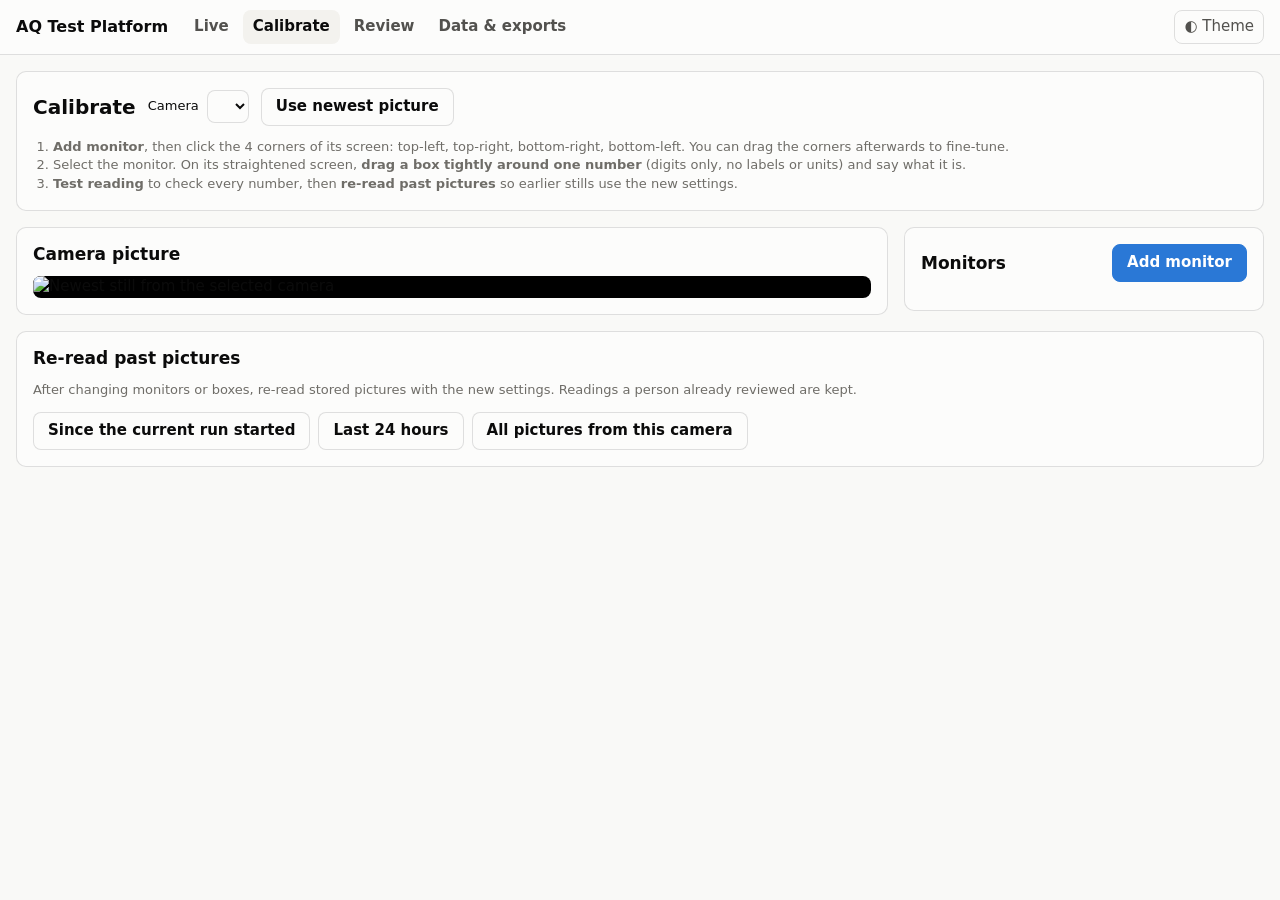
==== server/aqserver/static/calibrate.html @ d52aa183 "Add side-by-side air-quality monitor test platform Webcams film conventional monitors that cannot ex" ====
<!doctype html>
<html lang="en">
<head>
  <meta charset="utf-8">
  <meta name="viewport" content="width=device-width, initial-scale=1">
  <title>Calibrate cameras</title>
  <link rel="stylesheet" href="css/app.css">
  <script type="module" src="js/calibrate.js"></script>
</head>
<body>
  <main>
    <section class="panel">
      <div class="panel-head">
        <h1>Calibrate</h1>
        <label class="row small">Camera <select id="camera"></select></label>
        <button type="button" id="newest">Use newest picture</button>
        <span class="muted small" id="frame-info"></span>
      </div>
      <ol class="small muted" style="margin:0;padding-left:20px">
        <li><strong>Add monitor</strong>, then click the 4 corners of its screen: top-left, top-right, bottom-right, bottom-left. You can drag the corners afterwards to fine-tune.</li>
        <li>Select the monitor. On its straightened screen, <strong>drag a box tightly around one number</strong> (digits only, no labels or units) and say what it is.</li>
        <li><strong>Test reading</strong> to check every number, then <strong>re-read past pictures</strong> so earlier stills use the new settings.</li>
      </ol>
    </section>

    <div class="cal-layout">
      <section class="panel">
        <div class="panel-head"><h2>Camera picture</h2></div>
        <div class="stage" id="frame-stage">
          <img id="frame-img" alt="Newest still from the selected camera">
          <svg id="frame-svg" aria-label="Monitor outlines"></svg>
          <div class="hint hidden" id="frame-hint"></div>
        </div>
      </section>
      <aside class="panel">
        <div class="panel-head">
          <h2>Monitors</h2>
          <div class="spacer"></div>
          <button type="button" class="primary" id="add-device">Add monitor</button>
        </div>
        <div class="list" id="device-list"></div>
        <form id="device-form" class="hidden" style="margin-top:16px;display:grid;gap:10px">
          <h3 id="device-form-title">New monitor</h3>
          <label class="field">Name (shown on charts) <input name="dev_name" required maxlength="255" placeholder="e.g. Brand X #2"></label>
          <label class="field">Make / model <input name="model" maxlength="255" placeholder="e.g. Brand X AQ-100"></label>
          <label class="row small"><input type="checkbox" name="is_own"> This is one of our own monitors</label>
          <label class="field">ID in our cloud (optional) <input name="external_id" maxlength="255" placeholder="device serial / ID"></label>
          <div class="row">
            <button type="submit" class="primary" id="device-save">Next: click corners</button>
            <button type="button" id="device-cancel">Cancel</button>
            <div class="spacer"></div>
            <button type="button" class="danger hidden" id="device-delete">Remove</button>
          </div>
        </form>
      </aside>
    </div>

    <section class="panel hidden" id="screen-panel">
      <div class="panel-head">
        <h2 id="screen-title">Screen</h2>
        <div class="spacer"></div>
        <button type="button" id="test" class="primary">Test reading</button>
      </div>
      <div class="cal-layout">
        <div>
          <div class="stage" id="screen-stage">
            <img id="screen-img" alt="Straightened screen of the selected monitor">
            <svg id="screen-svg" aria-label="Number boxes"></svg>
            <div class="hint" id="screen-hint">Drag a box around one number.</div>
          </div>
        </div>
        <aside>
          <div class="list" id="field-list"></div>
          <form id="field-form" class="hidden" style="margin-top:12px;display:grid;gap:10px">
            <h3 id="field-form-title">New number</h3>
            <label class="field">What is it? <select name="metric" required></select></label>
            <div class="form-grid">
              <label class="field">Unit <input name="unit" maxlength="32"></label>
              <label class="field">Label (optional) <input name="label" maxlength="64"></label>
            </div>
            <label class="field">Display type
              <select name="recognizer">
                <option value="sevenseg">Segment digits (LCD, calculator style)</option>
                <option value="tesseract">Normal font (colour / TFT screen)</option>
              </select>
            </label>
            <div class="form-grid">
              <label class="field">Digit colour
                <select name="polarity">
                  <option value="auto">Detect</option>
                  <option value="dark_on_light">Dark on light</option>
                  <option value="light_on_dark">Light on dark</option>
                </select>
              </label>
              <label class="field">Decimal places
                <select name="decimals">
                  <option value="0">0 (whole numbers)</option>
                  <option value="1">1 (e.g. 23.5)</option>
                  <option value="2">2 (e.g. 0.05)</option>
                  <option value="3">3</option>
                  <option value="auto">Detect the dot</option>
                </select>
              </label>
              <label class="field">Slant (°) <input name="slant" type="number" step="1" min="-30" max="30" value="0"></label>
              <label class="field">Lowest plausible <input name="min_value" type="number" step="any"></label>
              <label class="field">Highest plausible <input name="max_value" type="number" step="any"></label>
            </div>
            <p class="muted small" style="margin:0">Values outside the plausible range go to the review queue. Segment digits often lean about 8°; set the slant if a reading keeps failing.</p>
            <div class="row">
              <button type="submit" class="primary">Save number</button>
              <button type="button" id="field-cancel">Cancel</button>
              <div class="spacer"></div>
              <button type="button" class="danger hidden" id="field-delete">Remove</button>
            </div>
          </form>
        </aside>
      </div>
    </section>

    <section class="panel hidden" id="test-panel">
      <div class="panel-head"><h2>Test reading</h2><span class="muted small" id="test-info"></span></div>
      <div class="result-grid" id="test-results"></div>
    </section>

    <section class="panel">
      <div class="panel-head"><h2>Re-read past pictures</h2></div>
      <p class="muted small" style="margin-top:0">After changing monitors or boxes, re-read stored pictures with the new settings. Readings a person already reviewed are kept.</p>
      <div class="row">
        <button type="button" data-reprocess="run">Since the current run started</button>
        <button type="button" data-reprocess="24h">Last 24 hours</button>
        <button type="button" data-reprocess="all">All pictures from this camera</button>
      </div>
    </section>
  </main>
</body>
</html>
---- server/aqserver/static/css/app.css ----
/* AQ test platform – shared styles. Colour tokens follow a validated light/dark palette. */
:root {
  color-scheme: light;
  --page: #f9f9f7;
  --surface: #fcfcfb;
  --surface-2: #f3f2ee;
  --ink: #0b0b0b;
  --ink-2: #52514e;
  --muted: #6f6d68;
  --grid: #e1e0d9;
  --axis: #c3c2b7;
  --border: rgba(11, 11, 11, 0.12);
  --accent: #2a78d6;
  --accent-ink: #ffffff;
  --good: #0ca30c;
  --good-ink: #006300;
  --warning: #fab219;
  --serious: #ec835a;
  --critical: #d03b3b;
  --critical-ink: #b42323;
  --s1: #2a78d6; --s2: #eb6834; --s3: #1baf7a; --s4: #eda100;
  --s5: #e87ba4; --s6: #008300; --s7: #6250d6; --s8: #e34948;
  --radius: 10px;
  --font: system-ui, -apple-system, "Segoe UI", Roboto, sans-serif;
}
@media (prefers-color-scheme: dark) {
  :root:where(:not([data-theme="light"])) {
    color-scheme: dark;
    --page: #0d0d0d; --surface: #1a1a19; --surface-2: #232321;
    --ink: #f0efec; --ink-2: #c3c2b7; --muted: #9a988f; --grid: #2c2c2a; --axis: #383835;
    --border: rgba(255, 255, 255, 0.12); --accent: #3987e5; --good-ink: #0ca30c; --critical-ink: #e66767;
    --s1: #3987e5; --s2: #d95926; --s3: #199e70; --s4: #c98500;
    --s5: #d55181; --s6: #008300; --s7: #9085e9; --s8: #e66767;
  }
}
:root[data-theme="dark"] {
  color-scheme: dark;
  --page: #0d0d0d; --surface: #1a1a19; --surface-2: #232321;
  --ink: #f0efec; --ink-2: #c3c2b7; --muted: #9a988f; --grid: #2c2c2a; --axis: #383835;
  --border: rgba(255, 255, 255, 0.12); --accent: #3987e5; --good-ink: #0ca30c; --critical-ink: #e66767;
  --s1: #3987e5; --s2: #d95926; --s3: #199e70; --s4: #c98500;
  --s5: #d55181; --s6: #008300; --s7: #9085e9; --s8: #e66767;
}

* { box-sizing: border-box; }
html { -webkit-text-size-adjust: 100%; }
body { margin: 0; background: var(--page); color: var(--ink); font: 15px/1.45 var(--font); }
a { color: var(--accent); }
h1, h2, h3 { line-height: 1.2; margin: 0; }
h1 { font-size: 20px; }
h2 { font-size: 17px; }
h3 { font-size: 15px; }
.num { font-variant-numeric: tabular-nums; }
.muted { color: var(--muted); }
.small { font-size: 13px; }
.hidden { display: none !important; }

/* top bar */
.topbar { position: sticky; top: 0; z-index: 20; background: var(--surface); border-bottom: 1px solid var(--border); }
.topbar-inner { max-width: 1400px; margin: 0 auto; padding: 10px 16px; display: flex; align-items: center; gap: 16px; flex-wrap: wrap; }
.brand { font-weight: 650; font-size: 16px; white-space: nowrap; }
.nav { display: flex; gap: 4px; flex-wrap: wrap; }
.nav a { color: var(--ink-2); text-decoration: none; padding: 6px 10px; border-radius: 8px; font-weight: 550; }
.nav a:hover { background: var(--surface-2); }
.nav a[aria-current="page"] { background: var(--surface-2); color: var(--ink); }
.nav .count { display: inline-block; min-width: 20px; padding: 0 6px; margin-left: 4px; border-radius: 10px; background: var(--critical); color: #fff; font-size: 12px; text-align: center; }
.topbar .spacer { flex: 1; }
.iconbtn { background: none; border: 1px solid var(--border); color: var(--ink-2); border-radius: 8px; padding: 5px 9px; cursor: pointer; font: inherit; }

main { max-width: 1400px; margin: 0 auto; padding: 16px; display: grid; gap: 16px; }
.panel { background: var(--surface); border: 1px solid var(--border); border-radius: var(--radius); padding: 16px; min-width: 0; }
.panel-head { display: flex; align-items: center; gap: 12px; flex-wrap: wrap; margin-bottom: 12px; }
.panel-head .spacer { flex: 1; }

/* controls */
button, .btn { font: inherit; font-weight: 550; border-radius: 8px; padding: 7px 14px; border: 1px solid var(--border); background: var(--surface); color: var(--ink); cursor: pointer; text-decoration: none; display: inline-flex; align-items: center; gap: 6px; }
button:hover, .btn:hover { background: var(--surface-2); }
button.primary, .btn.primary { background: var(--accent); border-color: var(--accent); color: var(--accent-ink); }
button.primary:hover { filter: brightness(1.08); }
button.danger { color: var(--critical-ink); }
button:disabled { opacity: 0.5; cursor: not-allowed; }
input, select, textarea { font: inherit; color: var(--ink); background: var(--surface); border: 1px solid var(--border); border-radius: 8px; padding: 7px 10px; min-width: 0; }
input[type="checkbox"] { width: 18px; height: 18px; accent-color: var(--accent); }
label.field { display: grid; gap: 4px; font-size: 13px; color: var(--ink-2); font-weight: 550; }
.form-grid { display: grid; gap: 12px; grid-template-columns: repeat(auto-fill, minmax(170px, 1fr)); align-items: end; }
.row { display: flex; gap: 8px; align-items: center; flex-wrap: wrap; }
.seg { display: inline-flex; border: 1px solid var(--border); border-radius: 8px; overflow: hidden; }
.seg button { border: 0; border-radius: 0; padding: 6px 12px; background: var(--surface); }
.seg button + button { border-left: 1px solid var(--border); }
.seg button[aria-pressed="true"] { background: var(--ink); color: var(--surface); }

/* status pills: always icon + label, never colour alone */
.pill { display: inline-flex; align-items: center; gap: 6px; padding: 2px 10px; border-radius: 999px; font-size: 13px; font-weight: 600; border: 1px solid var(--border); background: var(--surface); color: var(--ink-2); white-space: nowrap; }
.pill::before { content: ""; width: 8px; height: 8px; border-radius: 50%; background: var(--muted); }
.pill.good::before { background: var(--good); }
.pill.warn::before { background: var(--warning); }
.pill.bad::before { background: var(--critical); }
.pill.live { color: #fff; background: var(--critical); border-color: var(--critical); }
.pill.live::before { background: #fff; animation: pulse 1.4s infinite; }
@keyframes pulse { 50% { opacity: 0.3; } }
@media (prefers-reduced-motion: reduce) { .pill.live::before { animation: none; } }

/* status strip */
.strip { display: grid; gap: 12px; grid-template-columns: repeat(auto-fit, minmax(200px, 1fr)); }
.stat { background: var(--surface); border: 1px solid var(--border); border-radius: var(--radius); padding: 12px 14px; }
.stat .label { font-size: 13px; color: var(--ink-2); font-weight: 550; }
.stat .value { font-size: 22px; font-weight: 650; margin-top: 2px; }
.stat .sub { font-size: 13px; color: var(--muted); }

.alerts { display: grid; gap: 8px; }
.alert { display: flex; gap: 10px; align-items: flex-start; padding: 10px 14px; border-radius: var(--radius); border: 1px solid var(--critical); background: color-mix(in srgb, var(--critical) 9%, var(--surface)); }
.alert .icon { color: var(--critical-ink); font-weight: 800; }
.alert .when { color: var(--muted); font-size: 13px; margin-left: auto; white-space: nowrap; }

/* camera cards */
.cams { display: grid; gap: 16px; grid-template-columns: repeat(auto-fill, minmax(min(100%, 520px), 1fr)); }
.cam { background: var(--surface); border: 1px solid var(--border); border-radius: var(--radius); overflow: hidden; min-width: 0; }
.cam-head { display: flex; align-items: center; gap: 8px; padding: 10px 14px; flex-wrap: wrap; }
.cam-head h2 { font-size: 16px; margin-right: auto; overflow-wrap: anywhere; }
.viewport { position: relative; background: #000; aspect-ratio: 16 / 9; cursor: zoom-in; }
.viewport img { width: 100%; height: 100%; object-fit: contain; display: block; }
.viewport .badge { position: absolute; top: 10px; left: 10px; }
.viewport .empty { position: absolute; inset: 0; display: grid; place-items: center; color: #c3c2b7; font-size: 14px; padding: 16px; text-align: center; }
.cam-meta { display: flex; flex-wrap: wrap; gap: 4px 16px; padding: 8px 14px; font-size: 13px; color: var(--ink-2); border-bottom: 1px solid var(--border); }
.devices { display: grid; gap: 0; }
.device { padding: 10px 14px; border-top: 1px solid var(--border); }
.device:first-child { border-top: 0; }
.device-name { font-weight: 600; display: flex; gap: 8px; align-items: center; flex-wrap: wrap; }
.tag { font-size: 12px; font-weight: 600; padding: 1px 8px; border-radius: 6px; background: var(--surface-2); color: var(--ink-2); }
.readings { display: grid; grid-template-columns: repeat(auto-fill, minmax(110px, 1fr)); gap: 8px; margin-top: 6px; }
.reading .m { font-size: 12px; color: var(--ink-2); font-weight: 550; }
.reading .v { font-size: 24px; font-weight: 650; line-height: 1.15; }
.reading .u { font-size: 12px; color: var(--muted); margin-left: 3px; font-weight: 500; }
.reading .t { font-size: 12px; color: var(--muted); }
.reading.review .v { color: var(--ink-2); }
.flag { font-size: 12px; font-weight: 600; color: var(--critical-ink); }

/* chart */
.chart-wrap { position: relative; }
.legend { display: flex; flex-wrap: wrap; gap: 6px 16px; margin: 4px 0 8px; font-size: 13px; color: var(--ink-2); }
.legend .key { display: inline-flex; align-items: center; gap: 6px; }
.legend .swatch { width: 18px; height: 0; border-top: 2px solid; display: inline-block; }
.legend .swatch.dashed { border-top-style: dashed; }
.tooltip { position: absolute; pointer-events: none; z-index: 5; background: var(--surface); border: 1px solid var(--border); border-radius: 8px; padding: 8px 10px; font-size: 13px; box-shadow: 0 4px 16px rgba(0,0,0,0.12); min-width: 160px; }
.tooltip .tt-time { color: var(--muted); margin-bottom: 4px; }
.tooltip .tt-row { display: flex; align-items: center; gap: 8px; }
.tooltip .tt-row b { font-variant-numeric: tabular-nums; min-width: 48px; }
.tooltip .tt-row .swatch { width: 14px; border-top: 2px solid; }
.tooltip .tt-row .swatch.dashed { border-top-style: dashed; }
.chart-empty { padding: 40px 16px; text-align: center; color: var(--muted); }
.u-legend { display: none; }

/* tables */
.table-wrap { overflow-x: auto; }
table { border-collapse: collapse; width: 100%; font-size: 14px; }
th, td { text-align: left; padding: 7px 10px; border-bottom: 1px solid var(--border); vertical-align: top; }
th { font-size: 13px; color: var(--ink-2); font-weight: 600; white-space: nowrap; }
td.numcell, th.numcell { text-align: right; font-variant-numeric: tabular-nums; }

/* dialog */
dialog { border: 1px solid var(--border); border-radius: var(--radius); background: var(--surface); color: var(--ink); padding: 0; max-width: min(96vw, 1400px); width: 100%; }
dialog::backdrop { background: rgba(0, 0, 0, 0.6); }
.dialog-head { display: flex; align-items: center; gap: 8px; padding: 10px 14px; border-bottom: 1px solid var(--border); }
.dialog-head h2 { margin-right: auto; }
.dialog-body { padding: 0; background: #000; }
.dialog-body img { display: block; width: 100%; max-height: 82vh; object-fit: contain; }

.toast { position: fixed; bottom: 16px; left: 50%; transform: translateX(-50%); background: var(--ink); color: var(--surface); padding: 10px 16px; border-radius: 8px; z-index: 100; font-weight: 550; max-width: calc(100vw - 32px); }
.toast.error { background: var(--critical); color: #fff; }

/* calibration */
.cal-layout { display: grid; gap: 16px; grid-template-columns: minmax(0, 1fr) 360px; align-items: start; }
@media (max-width: 1000px) { .cal-layout { grid-template-columns: 1fr; } }
.stage { position: relative; background: #000; border-radius: 8px; overflow: hidden; touch-action: none; user-select: none; }
.stage img { display: block; width: 100%; height: auto; }
.stage svg { position: absolute; inset: 0; width: 100%; height: 100%; cursor: crosshair; }
.stage .hint { position: absolute; left: 8px; top: 8px; right: 8px; background: rgba(0, 0, 0, 0.72); color: #fff; padding: 8px 12px; border-radius: 8px; font-size: 14px; pointer-events: none; }
.list { display: grid; gap: 6px; }
.list-item { display: flex; align-items: center; gap: 8px; padding: 8px 10px; border: 1px solid var(--border); border-radius: 8px; cursor: pointer; background: var(--surface); text-align: left; width: 100%; }
.list-item[aria-selected="true"] { border-color: var(--accent); box-shadow: inset 0 0 0 1px var(--accent); }
.result-grid { display: grid; gap: 10px; }
.result { display: grid; grid-template-columns: 1fr 1fr; gap: 8px; align-items: center; padding: 10px; border: 1px solid var(--border); border-radius: 8px; }
.result img { max-width: 100%; max-height: 90px; background: #000; border-radius: 4px; justify-self: start; }
.result .info { grid-column: 1 / -1; display: flex; flex-wrap: wrap; gap: 4px 14px; font-size: 14px; }

/* review */
.review-list { display: grid; gap: 12px; grid-template-columns: repeat(auto-fill, minmax(min(100%, 360px), 1fr)); }
.review-card { background: var(--surface); border: 1px solid var(--border); border-radius: var(--radius); padding: 12px; display: grid; gap: 10px; }
.review-card img { width: 100%; max-height: 160px; object-fit: contain; background: #000; border-radius: 6px; }
.review-card .meta { font-size: 13px; color: var(--ink-2); display: flex; flex-wrap: wrap; gap: 4px 12px; }
.review-card .ocr { font-size: 14px; }
.review-card .actions { display: flex; gap: 8px; flex-wrap: wrap; }
.review-card .actions input { width: 110px; }
.review-card.done { opacity: 0.5; }

@media (max-width: 600px) {
  .topbar-inner { gap: 6px 12px; padding: 8px 12px; }
  .topbar .nav { order: 3; width: 100%; gap: 0; }
  .nav a { padding: 6px 8px; }
  main { padding: 12px; }
  .panel { padding: 12px; }
  .reading .v { font-size: 22px; }
}
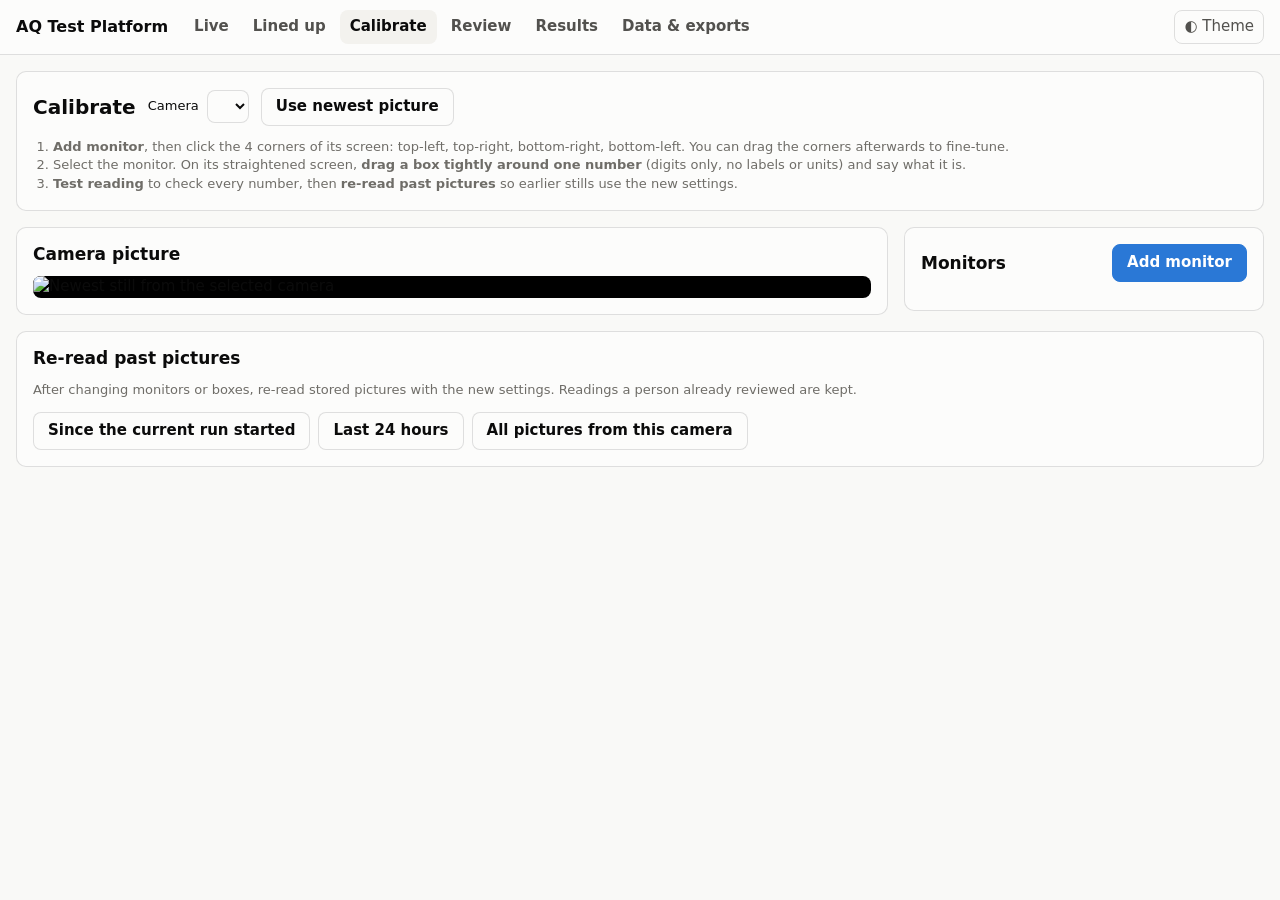
==== commit 8a7f9b48: "Add camera-shift detection, lined-up view, marked-area storage, results page Camera-shift detection:" ====
--- a/server/aqserver/static/calibrate.html
+++ b/server/aqserver/static/calibrate.html
@@ -21,6 +21,14 @@
         <li>Select the monitor. On its straightened screen, <strong>drag a box tightly around one number</strong> (digits only, no labels or units) and say what it is.</li>
         <li><strong>Test reading</strong> to check every number, then <strong>re-read past pictures</strong> so earlier stills use the new settings.</li>
       </ol>
+      <div id="storage-box" class="hidden" style="margin-top:12px;padding-top:12px;border-top:1px solid var(--border)">
+        <div class="row">
+          <label class="row"><input type="checkbox" id="mask-enabled"> <strong>Store only the marked monitors</strong></label>
+          <label class="row small">Keep a full picture every <input type="number" id="full-every" min="1" max="1440" style="width:70px"> min</label>
+        </div>
+        <p class="small muted" style="margin:6px 0 0" id="mask-note"></p>
+        <p class="small muted" style="margin:2px 0 0">Saves storage and keeps the stored evidence to the point. Turn it on only after every monitor on this camera is marked.</p>
+      </div>
     </section>
 
     <div class="cal-layout">
@@ -45,6 +53,7 @@
           <label class="field">Make / model <input name="model" maxlength="255" placeholder="e.g. Brand X AQ-100"></label>
           <label class="row small"><input type="checkbox" name="is_own"> This is one of our own monitors</label>
           <label class="field">ID in our cloud (optional) <input name="external_id" maxlength="255" placeholder="device serial / ID"></label>
+          <div id="align-box"></div>
           <div class="row">
             <button type="submit" class="primary" id="device-save">Next: click corners</button>
             <button type="button" id="device-cancel">Cancel</button>
--- a/server/aqserver/static/css/app.css
+++ b/server/aqserver/static/css/app.css
@@ -176,7 +176,7 @@
 .stage svg { position: absolute; inset: 0; width: 100%; height: 100%; cursor: crosshair; }
 .stage .hint { position: absolute; left: 8px; top: 8px; right: 8px; background: rgba(0, 0, 0, 0.72); color: #fff; padding: 8px 12px; border-radius: 8px; font-size: 14px; pointer-events: none; }
 .list { display: grid; gap: 6px; }
-.list-item { display: flex; align-items: center; gap: 8px; padding: 8px 10px; border: 1px solid var(--border); border-radius: 8px; cursor: pointer; background: var(--surface); text-align: left; width: 100%; }
+.list-item { display: flex; flex-wrap: wrap; align-items: center; gap: 8px; padding: 8px 10px; border: 1px solid var(--border); border-radius: 8px; cursor: pointer; background: var(--surface); text-align: left; width: 100%; }
 .list-item[aria-selected="true"] { border-color: var(--accent); box-shadow: inset 0 0 0 1px var(--accent); }
 .result-grid { display: grid; gap: 10px; }
 .result { display: grid; grid-template-columns: 1fr 1fr; gap: 8px; align-items: center; padding: 10px; border: 1px solid var(--border); border-radius: 8px; }
@@ -201,3 +201,36 @@
   .panel { padding: 12px; }
   .reading .v { font-size: 22px; }
 }
+
+/* lined-up strip */
+.lineup { display: grid; gap: 12px; grid-template-columns: repeat(auto-fill, minmax(min(100%, 280px), 1fr)); align-items: start; }
+.tile { background: var(--surface); border: 1px solid var(--border); border-radius: var(--radius); overflow: hidden; }
+.tile-img { background: #000; display: grid; place-items: center; }
+.tile-img img { width: 100%; height: 100%; object-fit: contain; display: block; }
+.tile-img.empty::after { content: "No picture"; color: #c3c2b7; font-size: 14px; }
+.tile-body { padding: 10px 12px; display: grid; gap: 6px; }
+
+/* results */
+.scatter-grid { display: grid; gap: 16px; grid-template-columns: repeat(auto-fill, minmax(min(100%, 300px), 1fr)); }
+.scatter { background: var(--surface); border: 1px solid var(--border); border-radius: var(--radius); padding: 12px; }
+.scatter svg { width: 100%; height: auto; display: block; overflow: visible; }
+.scatter h3 { font-size: 15px; }
+.scatter .eq { font-size: 13px; color: var(--ink-2); margin: 2px 0 6px; }
+.methods { white-space: pre-wrap; background: var(--surface-2); padding: 12px 14px; border-radius: 8px; font-size: 14px; line-height: 1.55; }
+.kv { display: grid; grid-template-columns: max-content 1fr; gap: 4px 16px; font-size: 14px; }
+.kv dt { color: var(--ink-2); }
+.kv dd { margin: 0; }
+
+@media print {
+  :root, :root[data-theme="dark"] {
+    color-scheme: light;
+    --page: #ffffff; --surface: #ffffff; --surface-2: #f3f2ee; --ink: #0b0b0b; --ink-2: #52514e; --muted: #6f6d68;
+    --grid: #e1e0d9; --axis: #c3c2b7; --border: rgba(11, 11, 11, 0.15);
+    --s1: #2a78d6; --s2: #eb6834; --s3: #1baf7a; --s4: #eda100; --s5: #e87ba4; --s6: #008300; --s7: #6250d6; --s8: #e34948;
+  }
+  .topbar, .no-print, .toast { display: none !important; }
+  main { padding: 0; max-width: none; }
+  .panel, .scatter { break-inside: avoid; border-color: #ddd; }
+  body { background: #fff; }
+}
+.swatch-dot { display: inline-block; width: 10px; height: 10px; border-radius: 50%; vertical-align: middle; }
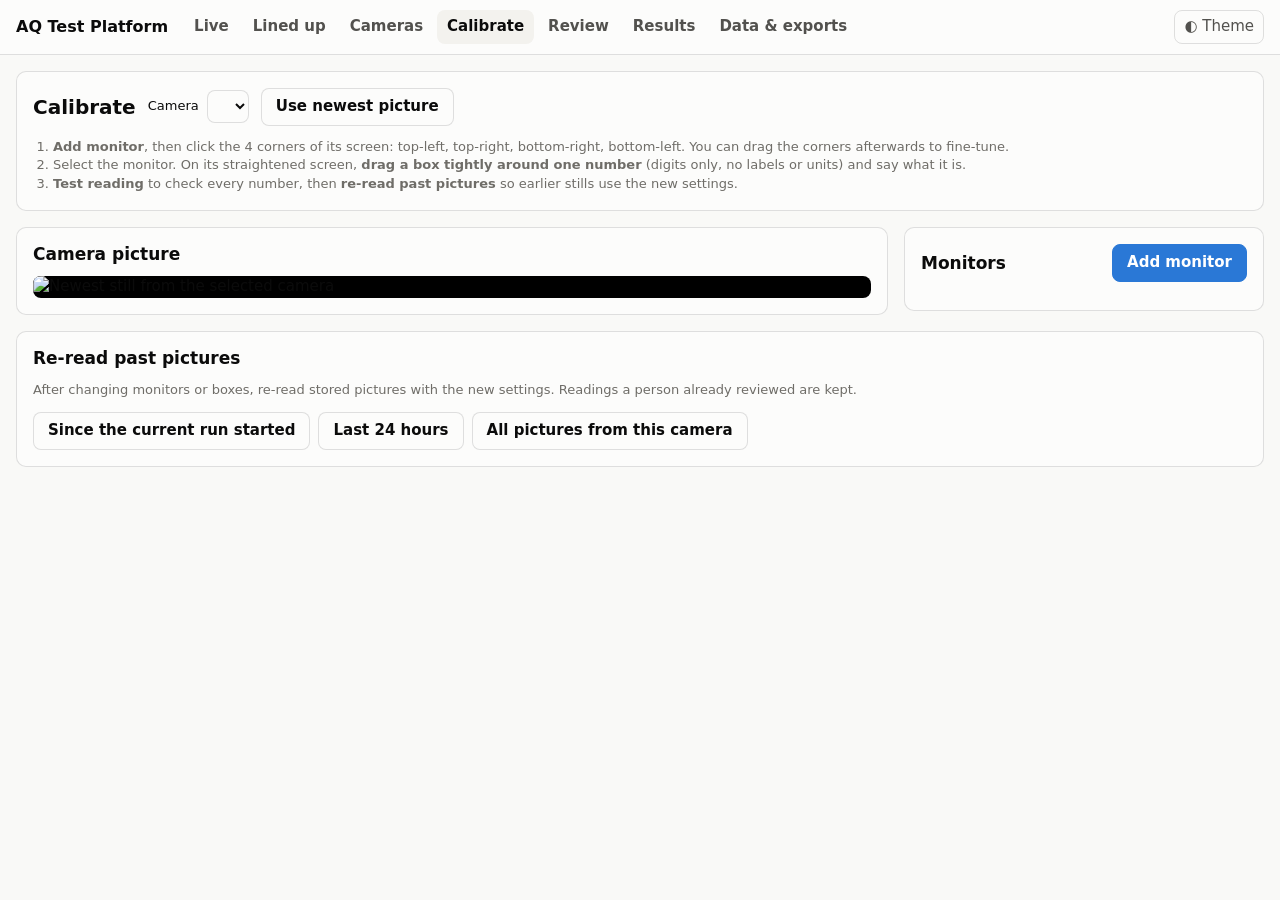
==== commit cbea8c95: "Read numbers more reliably; keep recording while you use the dashboard Reading: - Each number is rea" ====
--- a/server/aqserver/static/calibrate.html
+++ b/server/aqserver/static/calibrate.html
@@ -89,6 +89,7 @@
             </div>
             <label class="field">Display type
               <select name="recognizer">
+                <option value="auto">Automatic (tries both)</option>
                 <option value="sevenseg">Segment digits (LCD, calculator style)</option>
                 <option value="tesseract">Normal font (colour / TFT screen)</option>
               </select>
--- a/server/aqserver/static/css/app.css
+++ b/server/aqserver/static/css/app.css
@@ -182,6 +182,8 @@
 .result { display: grid; grid-template-columns: 1fr 1fr; gap: 8px; align-items: center; padding: 10px; border: 1px solid var(--border); border-radius: 8px; }
 .result img { max-width: 100%; max-height: 90px; background: #000; border-radius: 4px; justify-self: start; }
 .result .info { grid-column: 1 / -1; display: flex; flex-wrap: wrap; gap: 4px 14px; font-size: 14px; }
+.result .which-number { flex-basis: 100%; display: flex; flex-wrap: wrap; align-items: center; gap: 6px 10px; padding: 8px 10px; border-radius: 8px; background: var(--surface-2); }
+.result .which-number button { padding: 4px 10px; }
 
 /* review */
 .review-list { display: grid; gap: 12px; grid-template-columns: repeat(auto-fill, minmax(min(100%, 360px), 1fr)); }
@@ -201,6 +203,11 @@
   .panel { padding: 12px; }
   .reading .v { font-size: 22px; }
 }
+
+/* camera picker */
+.picker { display: grid; gap: 16px; grid-template-columns: minmax(0, 340px) minmax(0, 1fr); align-items: start; margin-bottom: 8px; }
+@media (max-width: 760px) { .picker { grid-template-columns: 1fr; } }
+.cams-mini { display: grid; gap: 12px; grid-template-columns: repeat(auto-fill, minmax(min(100%, 300px), 1fr)); }
 
 /* lined-up strip */
 .lineup { display: grid; gap: 12px; grid-template-columns: repeat(auto-fill, minmax(min(100%, 280px), 1fr)); align-items: start; }
